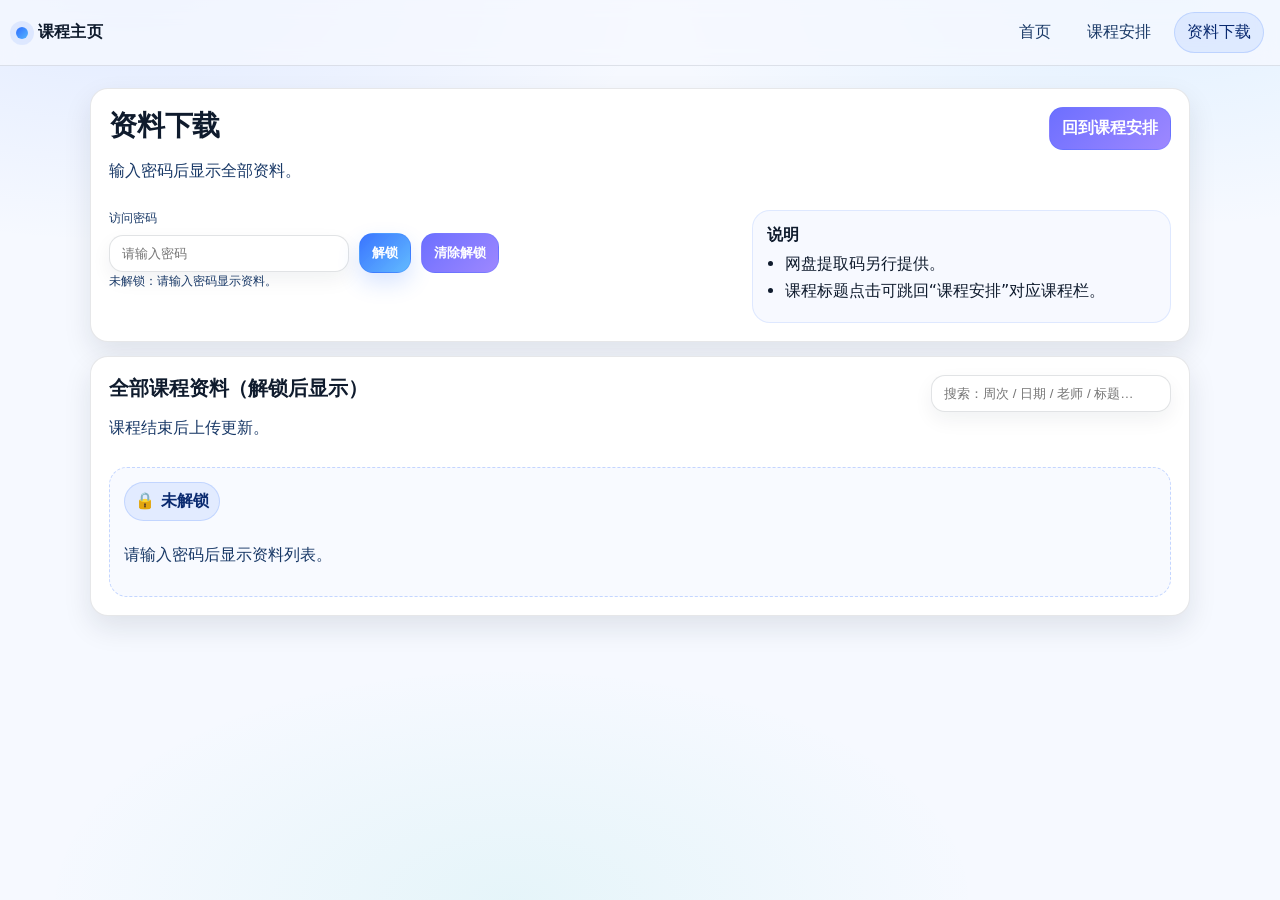
==== downloads.html @ 33cfb519 "update feature" ====
<!doctype html>
<html lang="zh-CN">
<head>
  <meta charset="utf-8" />
  <meta name="viewport" content="width=device-width, initial-scale=1" />
  <title>资料下载｜GitHub Pages</title>
  <link rel="stylesheet" href="assets/css/styles.css" />
</head>
<body data-page="downloads" data-base="">
  <header class="topbar">
    <a class="brand" href="index.html">
      <span class="brand-dot"></span>
      <span id="brandTitle">课程主页</span>
    </a>

    <nav class="nav">
      <a class="nav-link" href="index.html">首页</a>
      <a class="nav-link" href="schedule.html">课程安排</a>
      <a class="nav-link is-active" href="downloads.html">资料下载</a>
    </nav>
  </header>

  <main class="container">
    <section class="card">
      <div class="section-head">
        <div>
          <h1>资料下载</h1>
          <p class="muted">
            输入密码后显示全部资料。
          </p>
        </div>
        <div class="toolbar">
          <a class="btn btn-ghost" href="schedule.html">回到课程安排</a>
        </div>
      </div>

      <div class="gate">
        <div class="gate-left">
          <label class="label" for="pwdInput">访问密码</label>
          <div class="row">
            <input id="pwdInput" class="input" type="password" placeholder="请输入密码" autocomplete="off" />
            <button id="pwdBtn" class="btn" type="button">解锁</button>
            <button id="pwdReset" class="btn btn-ghost" type="button">清除解锁</button>
          </div>
          <div id="pwdMsg" class="muted small"></div>
        </div>
        <div class="gate-right card-soft">
          <div class="mini-title">说明</div>
          <ul class="mini-list">
            <li>网盘提取码另行提供。</li>
            <li>课程标题点击可跳回“课程安排”对应课程栏。</li>
          </ul>
        </div>
      </div>
    </section>

    <section class="card">
      <div class="section-head">
        <div>
          <h2>全部课程资料（解锁后显示）</h2>
          <p class="muted">课程结束后上传更新。</p>
        </div>
        <div class="toolbar">
          <input id="searchDownload" class="input" placeholder="搜索：周次 / 日期 / 老师 / 标题…" />
        </div>
      </div>

      <div id="downloadsLocked" class="locked">
        <div class="locked-badge">🔒 未解锁</div>
        <p class="muted">请输入密码后显示资料列表。</p>
      </div>

      <div id="downloadsList" class="downloads-list is-hidden"></div>
    </section>

  </main>

  <script defer src="assets/js/data.js"></script>
  <script defer src="config.local.js"></script>
  <script defer src="assets/js/main.js"></script>
</body>
</html>
---- assets/css/styles.css ----
/* assets/css/styles.css */

:root{
  --bg: #f6f9ff;
  --card: #ffffff;
  --card2:#ffffff;
  --text:#0f1b2d;
  --muted:#193967;

  --line: rgba(15, 27, 45, .10);
  --soft: rgba(15, 27, 45, .05);
  --shadow: 0 12px 28px rgba(15, 27, 45, .10);

  --accent:#2f6dff;  
  --accent2:#55b5ff;   
  --mint:#22c1b5;     
  --warn:#ffb020;    
  --ok:#16a34a;

  --r: 18px;
}

*{ box-sizing:border-box; }
html,body{ height:100%; }
body{
  margin:0;
  font-family: ui-sans-serif, system-ui, -apple-system, Segoe UI, Roboto, "PingFang SC","Hiragino Sans GB","Microsoft YaHei", Arial, sans-serif;
  color: var(--text);
  background:
    radial-gradient(900px 420px at 10% 0%, rgba(47,109,255,.10), transparent 58%),
    radial-gradient(820px 380px at 90% 0%, rgba(85,181,255,.12), transparent 60%),
    radial-gradient(720px 360px at 40% 100%, rgba(34,193,181,.08), transparent 65%),
    var(--bg);
}

a{ color: inherit; text-decoration:none; }
a:hover{ text-decoration:none; }
code{
  background: rgba(47,109,255,.08);
  color: #12306a;
  padding: .12rem .4rem;
  border-radius: 10px;
  border: 1px solid rgba(47,109,255,.14);
}

.container{
  width: min(1100px, calc(100% - 32px));
  margin: 22px auto 70px;
}

.topbar{
  position: sticky;
  top: 0;
  z-index: 10;
  background: rgba(246,249,255,.75);
  backdrop-filter: blur(10px);
  border-bottom: 1px solid var(--line);
  display:flex;
  align-items:center;
  justify-content:space-between;
  padding: 12px 16px;
}

.brand{
  display:flex; gap:10px; align-items:center;
  font-weight: 900;
  letter-spacing:.2px;
}
.brand-dot{
  width: 12px; height: 12px;
  border-radius: 999px;
  background: linear-gradient(135deg, var(--accent), var(--accent2));
  box-shadow: 0 0 0 6px rgba(47,109,255,.10);
}

.nav{ display:flex; gap:10px; flex-wrap:wrap; }
.nav-link{
  padding: 9px 12px;
  border-radius: 999px;
  color: var(--muted);
  border: 1px solid transparent;
  transition: all .18s ease;
}
.nav-link:hover{
  color: var(--text);
  background: rgba(47,109,255,.06);
  border-color: rgba(47,109,255,.14);
}
.nav-link.is-active{
  color: #0a2a70;
  background: rgba(47,109,255,.10);
  border-color: rgba(47,109,255,.18);
}

.card{
  background: var(--card);
  border: 1px solid var(--line);
  border-radius: var(--r);
  box-shadow: var(--shadow);
  padding: 18px;
  margin: 14px 0;
}

.card-soft{
  background: rgba(47,109,255,.04);
  border: 1px solid rgba(47,109,255,.12);
  border-radius: var(--r);
  padding: 14px;
}

.hr{
  height:1px;
  background: var(--line);
  margin: 14px 0;
}

h1,h2,h3{ margin: 0 0 10px; }
h1{ font-size: 28px; letter-spacing: -.2px; }
h2{ font-size: 20px; letter-spacing: -.1px; }
h3{ font-size: 16px; }
.muted{ color: var(--muted); }
.small{ font-size: 12px; }

.kicker{
  color: #0a2a70;
  font-weight: 900;
  letter-spacing:.12em;
  text-transform: uppercase;
  font-size: 12px;
  margin-bottom: 8px;
}

.hero{
  display:grid;
  grid-template-columns: 1.1fr .9fr;
  gap: 18px;
  align-items: start;
}
@media (max-width: 900px){
  .hero{ grid-template-columns: 1fr; }
}

.hero-actions{ display:flex; gap:10px; flex-wrap:wrap; margin-top: 12px; }

.chips{ display:flex; flex-wrap:wrap; gap:10px; margin: 14px 0; }
.chip{
  display:flex; gap:8px; align-items:center;
  padding: 8px 10px;
  border-radius: 999px;
  background: rgba(15,27,45,.03);
  border: 1px solid rgba(15,27,45,.08);
}
.chip-k{ color: var(--muted); font-size: 12px; }
.chip-v{ font-weight: 800; font-size: 12px; color:#000000; }

.btn{
  display:inline-flex; align-items:center; justify-content:center;
  padding: 10px 12px;
  border-radius: 14px;
  border: 1px solid rgba(47,109,255,.22);
  background: linear-gradient(135deg, rgba(47,109,255,.95), rgba(85,181,255,.92));
  color: #ffffff;
  font-weight: 900;
  cursor:pointer;
  transition: transform .12s ease, box-shadow .18s ease, filter .18s ease;
  box-shadow: 0 10px 22px rgba(47,109,255,.18);
}
.btn:hover{ transform: translateY(-1px); filter: brightness(1.02); }
.btn:active{ transform: translateY(0); }

.btn-ghost{
  background: linear-gradient(135deg, rgba(47, 50, 255, 0.7), rgba(116, 85, 255, 0.7));
  color: #ffffff;
  border: 1px solid rgba(47,109,255,.16);
  box-shadow: none;
}
.btn-ghost:hover{
  background: rgba(47,109,255,.10);
}

.logos{ display:grid; grid-template-columns: 1fr 1fr; gap: 12px; margin-bottom: 8px; }
@media (max-width: 520px){ .logos{ grid-template-columns: 1fr; } }
.logo-box{
  border-radius: var(--r);
  border: 1px dashed rgba(47,109,255,.25);
  background: rgba(47,109,255,.03);
  padding: 12px;
  min-height: 180px;
  display:flex;
  flex-direction:column;
  gap:10px;
  place-items: center;
}
.logo-label{ color: var(--muted); font-size: 12px; }
.logo-img{ width: 100%; height: 120px; object-fit: contain; opacity:.9; }

.mini-title{ font-weight: 900; margin-bottom: 8px; }
.mini-list{ margin: 0; padding-left: 18px; }
.mini-list li{ margin: 6px 0; }
.mini a{
  color: #0a2a70;
  text-decoration: underline;
  text-decoration-color: rgba(47,109,255,.25);
}

.grid-2{
  display:grid;
  grid-template-columns: 1fr 1fr;
  gap: 14px;
}
@media (max-width: 900px){
  .grid-2{ grid-template-columns: 1fr; }
}

.bullets{ margin: 0; padding-left: 18px; }
.bullets li{ margin: 8px 0; }

.teacher-grid{
  display:grid;
  grid-template-columns: repeat(4, 1fr);
  gap: 12px;
  margin-top: 12px;
}
@media (max-width: 900px){ .teacher-grid{ grid-template-columns: repeat(2, 1fr); } }
@media (max-width: 520px){ .teacher-grid{ grid-template-columns: 1fr; } }

.teacher-card{
  display:flex; gap: 10px; align-items:center;
  padding: 12px;
  border-radius: 16px;
  border: 1px solid rgba(15,27,45,.10);
  background: rgba(255,255,255,.90);
  transition: transform .12s ease, background .18s ease, border-color .18s ease, box-shadow .18s ease;
}
.teacher-card:hover{
  transform: translateY(-2px);
  border-color: rgba(47,109,255,.22);
  box-shadow: 0 12px 24px rgba(15,27,45,.10);
}
.avatar{
  width: 45px; height: 45px;
  border-radius: 12px;
  background: rgba(47,109,255,.06);
  border: 1px solid rgba(47,109,255,.16);
  /* overflow:hidden;
  display: grid;
  place-items: center; */
}
.avatar img{
  width: 100%;
  height: 100%;
  border-radius: 12px;
  object-fit: cover;        
  object-position: 50% 20%; 
  transform: scale(1.08);  
  transform-origin: center;
  display: block;
}
.teacher-name{ font-weight: 900; color:#0f1b2d; }

.section-head{
  display:flex;
  justify-content:space-between;
  align-items:flex-start;
  gap: 14px;
  flex-wrap:wrap;
}
.toolbar{ display:flex; gap:10px; align-items:center; flex-wrap:wrap; }
.input{
  padding: 10px 12px;
  border-radius: 14px;
  border: 1px solid rgba(15,27,45,.12);
  background: #ffffff;
  color: var(--text);
  outline: none;
  min-width: 240px;
  box-shadow: 0 8px 20px rgba(15,27,45,.06);
}
.input:focus{
  border-color: rgba(47,109,255,.35);
  box-shadow: 0 0 0 4px rgba(47,109,255,.12), 0 10px 22px rgba(15,27,45,.08);
}
.label{ display:block; margin-bottom: 6px; color: var(--muted); font-size: 12px; }

.badge{
  display:inline-flex;
  padding: 6px 10px;
  border-radius: 999px;
  background: rgba(47,109,255,.10);
  border: 1px solid rgba(47,109,255,.18);
  font-size: 12px;
  color: #0a2a70;
  font-weight: 900;
}

.lesson-list{ display:flex; flex-direction:column; gap: 12px; margin-top: 12px; }
.lesson-card{
  display:flex;
  gap: 14px;
  justify-content:space-between;
  align-items:flex-start;
  border-radius: var(--r);
  border: 1px solid rgba(15,27,45,.10);
  background: #ffffff;
  padding: 14px;
  box-shadow: 0 10px 22px rgba(15,27,45,.06);
}
.lesson-card.is-highlight{
  border-color: rgba(34,193,181,.35);
  box-shadow: 0 0 0 6px rgba(34,193,181,.10), 0 12px 28px rgba(15,27,45,.10);
}
.lesson-left{ flex: 1 1 auto; }
.lesson-right{ flex: 0 0 auto; display:flex; flex-direction:column; gap: 10px; }

.lesson-title{ margin: 10px 0 6px; }
.mini-bullets{ margin: 10px 0 0; padding-left: 18px; color: var(--muted); }
.mini-bullets li{ margin: 6px 0; }

.hint{
  display:flex; gap: 12px; align-items:center;
  color: var(--muted); font-size: 12px;
}
.dot{ width:10px; height:10px; border-radius: 999px; display:inline-block; margin-right:6px; }
.dot-course{ background: var(--mint); }
.dot-wed{ background: var(--warn); }

.calendar-wrap{
  display:grid;
  grid-template-columns: repeat(2, 1fr);
  gap: 14px;
  margin-top: 12px;
}
@media (max-width: 900px){ .calendar-wrap{ grid-template-columns: 1fr; } }

.cal-month-wrap{
  border-radius: var(--r);
  border: 1px solid rgba(15,27,45,.10);
  background: #ffffff;
  overflow:hidden;
  box-shadow: 0 10px 22px rgba(15,27,45,.06);
}
.cal-head{
  padding: 12px;
  border-bottom: 1px solid rgba(15,27,45,.08);
  background: rgba(47,109,255,.04);
}
.cal-month{ font-weight: 900; margin-bottom: 10px; color:#0a2a70; }
.cal-weekdays{
  display:grid;
  grid-template-columns: repeat(7, 1fr);
  gap: 6px;
  color: var(--muted);
  font-size: 12px;
}
.cal-wd{ text-align:center; padding: 6px 0; }

.cal-grid{
  display:grid;
  grid-template-columns: repeat(7, 1fr);
  gap: 6px;
  padding: 12px;
}

.cal-cell{
  border-radius: 14px;
  border: 1px solid rgba(15,27,45,.08);
  background: rgba(15,27,45,.02);
  min-height: 62px;
  overflow:hidden;
}
.cal-cell.is-empty{
  background: transparent;
  border-color: transparent;
}
.cal-cell.is-wed{
  border-color: rgba(255,176,32,.28);
}
.cal-cell.is-course{
  border-color: rgba(34,193,181,.30);
  background: rgba(34,193,181,.08);
}

.cal-link{
  width:100%; height:100%;
  display:flex;
  flex-direction:column;
  justify-content:space-between;
  padding: 10px;
}
.cal-link.is-disabled{ opacity: .65; }
.cal-day{ font-weight: 900; color:#0f1b2d; }
.cal-tag{
  font-size: 11px;
  padding: 4px 8px;
  border-radius: 999px;
  background: rgba(47,109,255,.08);
  border: 1px solid rgba(47,109,255,.14);
  width: fit-content;
  color: #0a2a70;
}
.cal-tag-muted{
  background: rgba(255,176,32,.10);
  border-color: rgba(255,176,32,.20);
  color: #9a5a00;
}

.teacher-profile{
  display:grid;
  grid-template-columns: 220px 1fr;
  gap: 14px;
  align-items:start;
}
@media (max-width: 900px){ .teacher-profile{ grid-template-columns: 1fr; } }

.teacher-photo{
  border-radius: var(--r);
  border: 1px solid rgba(15,27,45,.10);
  background: rgba(32, 95, 114, 0.02);
  overflow: hidden;
  box-shadow: 0 10px 22px rgba(15,27,45,.2);
}

.teacher-photo img{
  width: 100%;
  height: 200px;
  object-fit: contain;
  object-position: center;
  display: block;
  background: linear-gradient(135deg, rgba(47,109,255,.06), rgba(85,181,255,.04));
}

.teacher-h1{ margin: 10px 0 6px; }
.teacher-bio{ margin: 10px 0 0; color: var(--muted); line-height: 1.7; }

.row{ display:flex; gap:10px; align-items:center; flex-wrap:wrap; }
.row-gap{ margin-top: 12px; }

.gate{
  display:grid;
  grid-template-columns: 1.2fr .8fr;
  gap: 14px;
  margin-top: 12px;
}
@media (max-width: 900px){ .gate{ grid-template-columns: 1fr; } }

.locked{
  margin-top: 12px;
  padding: 14px;
  border-radius: var(--r);
  border: 1px dashed rgba(47,109,255,.26);
  background: rgba(47,109,255,.03);
}
.locked-badge{
  display:inline-flex;
  padding: 8px 10px;
  border-radius: 999px;
  background: rgba(47,109,255,.10);
  border: 1px solid rgba(47,109,255,.18);
  color:#0a2a70;
  font-weight: 900;
  margin-bottom: 8px;
}

.downloads-list{ margin-top: 12px; display:flex; flex-direction:column; gap: 12px; }
.is-hidden{ display:none !important; }

.dl-block{
  border-radius: var(--r);
  border: 1px solid rgba(15,27,45,.10);
  background: #ffffff;
  overflow:hidden;
  box-shadow: 0 10px 22px rgba(15,27,45,.06);
}
.dl-block.is-highlight{
  box-shadow: 0 0 0 6px rgba(47,109,255,.12), 0 12px 28px rgba(15,27,45,.10);
}
.dl-summary{
  list-style: none;
  cursor: pointer;
  padding: 12px 14px;
  display:flex;
  align-items:center;
  justify-content:space-between;
  gap: 12px;
}
.dl-summary::-webkit-details-marker{ display:none; }
.dl-title{
  display:flex;
  gap: 10px;
  align-items:center;
  flex-wrap:wrap;
}
.dl-main{ font-weight: 900; }
.dl-back{
  color:#0a2a70;
  text-decoration: underline;
  text-decoration-color: rgba(47,109,255,.25);
}
.dl-meta{ color: var(--muted); }

.dl-body{
  padding: 0 14px 14px;
  border-top: 1px solid rgba(15,27,45,.08);
}
.dl-list{ margin: 12px 0 0; padding-left: 18px; }
.dl-item{ margin: 10px 0; }
.dl-link{
  color: #0a2a70;
  font-weight: 900;
  text-decoration: underline;
  text-decoration-color: rgba(47,109,255,.25);
}

.teacher-lessons{
  display:flex;
  flex-direction:column;
  gap: 12px;
  margin-top: 12px;
}

.teacher-lesson-block{
  border-radius: var(--r);
  border: 1px solid rgba(15,27,45,.10);
  background: #ffffff;
  padding: 14px;
  box-shadow: 0 10px 22px rgba(15,27,45,.06);
}

.teacher-lesson-block.is-highlight{
  border-color: rgba(34,193,181,.35);
  box-shadow: 0 0 0 6px rgba(34,193,181,.10), 0 12px 28px rgba(15,27,45,.10);
}

.teacher-lesson-head{
  display:flex;
  justify-content:space-between;
  align-items:flex-start;
  gap: 14px;
  flex-wrap:wrap;
}

.teacher-lesson-actions{
  display:flex;
  flex-direction:column;
  gap: 10px;
}

.gallery{
  display:grid;
  grid-template-columns: repeat(3, 1fr);
  gap: 10px;
  margin-top: 10px;
}
@media (max-width: 900px){
  .gallery{ grid-template-columns: repeat(2, 1fr); }
}
@media (max-width: 520px){
  .gallery{ grid-template-columns: 1fr; }
}

.gallery-item{
  border-radius: 16px;
  border: 1px solid rgba(15,27,45,.10);
  background: rgba(47,109,255,.03);
  overflow:hidden;
  display:block;
  min-height: 120px;
  box-shadow: 0 10px 20px rgba(15,27,45,.06);
}
.gallery-item img{
  width:100%;
  height: 100%;
  object-fit: cover;
  display:block;
  transition: transform .18s ease;
}
.gallery-item:hover img{
  transform: scale(1.03);
}

.gallery-empty{
  display:flex;
  gap: 12px;
  align-items:center;
  border-radius: var(--r);
  border: 1px dashed rgba(47,109,255,.26);
  background: rgba(47,109,255,.03);
  padding: 12px;
  margin-top: 10px;
}
.gallery-empty img{
  width: 88px;
  height: 60px;
  object-fit: contain;
  opacity: .95;
}

.footer{
  margin-top: 20px;
  padding: 14px 4px;
  color: var(--muted);
  text-align:center;
}


.hero.hero-banner{
  position: relative;
  overflow: hidden;
  isolation: isolate;
  background: transparent !important;
}

.hero-banner-img{
  position: absolute;
  inset: 0;
  width: 100%;
  height: 100%;
  object-fit: cover;
  object-position: center;
  transform: scale(1.03);
  z-index: 0;
  filter: saturate(1.05) contrast(1.02);
}

.hero-banner-mask{
  position: absolute;
  inset: 0;
  z-index: 1;
  background:
    radial-gradient(900px 420px at 12% 10%,
      rgba(47,109,255,.14),
      transparent 60%),
    linear-gradient(135deg,
      rgba(255,255,255, var(--mask-b, .85)) 0%,
      rgba(255,255,255, var(--mask-a, .45)) 45%,
      rgba(255,255,255, var(--mask-b, .85)) 100%);
}

.hero.hero-banner > .hero-left,
.hero.hero-banner > .hero-right,
.hero.hero-banner > .hero-flag{
  position: relative;
  z-index: 2;
}

.hero.hero-banner .logo-box,
.hero.hero-banner .mini.card-soft{
  background: rgba(255, 255, 255, 0.8);
  border-color: rgba(15,27,45,.12);
}
.hero{
  align-items: center;
}



.scroll-panel{
  height: 400px;                
  overflow: auto;             
  padding: 12px;
  border-radius: 14px;
  border: 1px solid rgba(15,27,45,.10);
  background: rgba(47,109,255,.03);
  scrollbar-gutter: stable;      
}

.research-block + .research-block{
  margin-top: 12px;
  padding-top: 12px;
  border-top: 1px dashed rgba(15,27,45,.12);
}
.research-title{
  font-weight: 900;
  color: #0a2a70;
  margin-bottom: 6px;
}
.research-list{
  margin: 0;
  padding-left: 18px;
  color: var(--muted);
}
.research-list li{
  margin: 6px 0;
}

.scroll-panel::-webkit-scrollbar{ width: 10px; }
.scroll-panel::-webkit-scrollbar-thumb{
  background: rgba(47,109,255,.22);
  border-radius: 999px;
  border: 3px solid rgba(255,255,255,.55);
}
.scroll-panel::-webkit-scrollbar-track{
  background: transparent;
}

.hero-flag{
  grid-column: 1 / -1;     
  display: flex;
  justify-content: justify-content; 
  align-items: center;
  margin-top: -4px;
  margin-bottom: 10px;
}

.hero-flag-img{
  height: 100px;           
  width: auto;
  max-width: 100%;
  object-fit: contain;
  display: block;

  background: rgba(255,255,255,.75);
  border: 1px solid rgba(15,27,45,.10);
  border-radius: 1px;
  padding: 6px 10px;
  box-shadow: 0 10px 22px rgba(15,27,45,.10);
}

@media (max-width: 520px){
  .hero-flag-img{ height: 36px; padding: 6px 10px; }
}

/* ===== ICT 管理员视图 ===== */

.ict-view {
  display: flex;
  flex-direction: column;
  gap: 20px;
  padding: 4px 0;
}

.ict-section-head { margin-bottom: 4px; }

.ict-heading {
  font-size: 17px;
  font-weight: 900;
  color: #0a2a70;
  margin: 0 0 14px;
  display: flex;
  align-items: baseline;
  gap: 8px;
}

.ict-block {
  padding: 18px 20px;
  border-radius: var(--r);
  border: 1px solid var(--line);
  background: #fff;
  box-shadow: var(--shadow);
}

/* ---- 时间轴 ---- */

.ict-timeline {
  position: relative;
  padding-left: 26px;
  display: flex;
  flex-direction: column;
}

.ict-timeline::before {
  content: "";
  position: absolute;
  left: 7px;
  top: 0;
  bottom: 0;
  width: 2px;
  background: rgba(47,109,255,.18);
  border-radius: 2px;
}

.ict-timeline-item {
  position: relative;
  padding-bottom: 20px;
}

.ict-timeline-item:last-child { padding-bottom: 0; }

.ict-timeline-dot {
  position: absolute;
  left: -22px;
  top: 5px;
  width: 12px;
  height: 12px;
  border-radius: 50%;
  background: var(--accent);
  border: 2px solid #fff;
  box-shadow: 0 0 0 3px rgba(47,109,255,.22);
}

.ict-timeline-content { display: flex; flex-direction: column; gap: 3px; }

.ict-timeline-date {
  font-size: 12px;
  color: var(--muted);
  font-weight: 600;
}

.ict-timeline-title {
  font-weight: 900;
  color: #0f1b2d;
  font-size: 14px;
}

.ict-timeline-body {
  color: var(--muted);
  font-size: 13px;
  line-height: 1.65;
  margin-top: 2px;
  white-space: pre-wrap;
}

/* ---- 教案表格 ---- */

.ict-table-wrap {
  overflow-x: auto;
  border-radius: 10px;
  border: 1px solid var(--line);
}

.ict-table {
  width: 100%;
  border-collapse: collapse;
  font-size: 13px;
}

.ict-table thead th {
  background: rgba(47,109,255,.06);
  color: #0a2a70;
  font-weight: 900;
  padding: 10px 12px;
  text-align: left;
  border-bottom: 1px solid rgba(47,109,255,.14);
  white-space: nowrap;
}

.ict-table tbody tr:hover { background: rgba(47,109,255,.03); }

.ict-plan-row td {
  padding: 10px 12px;
  border-bottom: 1px solid rgba(15,27,45,.06);
  vertical-align: middle;
}

.ict-plan-row:last-child td { border-bottom: none; }

.ict-plan-week { font-weight: 900; color: #0a2a70; white-space: nowrap; }
.ict-plan-date { color: var(--muted); white-space: nowrap; font-size: 12px; }
.ict-plan-title { font-weight: 600; }
.ict-plan-teacher { color: var(--muted); white-space: nowrap; }

.ict-plan-link {
  display: inline-flex;
  align-items: center;
  padding: 3px 10px;
  border-radius: 999px;
  background: rgba(22,163,74,.10);
  border: 1px solid rgba(22,163,74,.22);
  color: #15803d;
  font-weight: 900;
  font-size: 12px;
  text-decoration: none;
  transition: background .15s;
}
.ict-plan-link:hover { background: rgba(22,163,74,.18); }

.ict-plan-missing {
  display: inline-flex;
  align-items: center;
  padding: 3px 10px;
  border-radius: 999px;
  background: rgba(255,176,32,.10);
  border: 1px solid rgba(255,176,32,.28);
  color: #92510a;
  font-weight: 700;
  font-size: 12px;
}

.ict-pdf-link {
  display: inline-flex;
  align-items: center;
  gap: 5px;
  margin-top: 6px;
  padding: 4px 12px;
  border-radius: 999px;
  background: rgba(47,109,255,.08);
  border: 1px solid rgba(47,109,255,.22);
  color: var(--accent);
  font-weight: 700;
  font-size: 12px;
  text-decoration: none;
  transition: background .15s;
}
.ict-pdf-link:hover { background: rgba(47,109,255,.16); }

@media (max-width: 520px) {
  .ict-block { padding: 14px; }
  .ict-plan-date { display: none; }
}
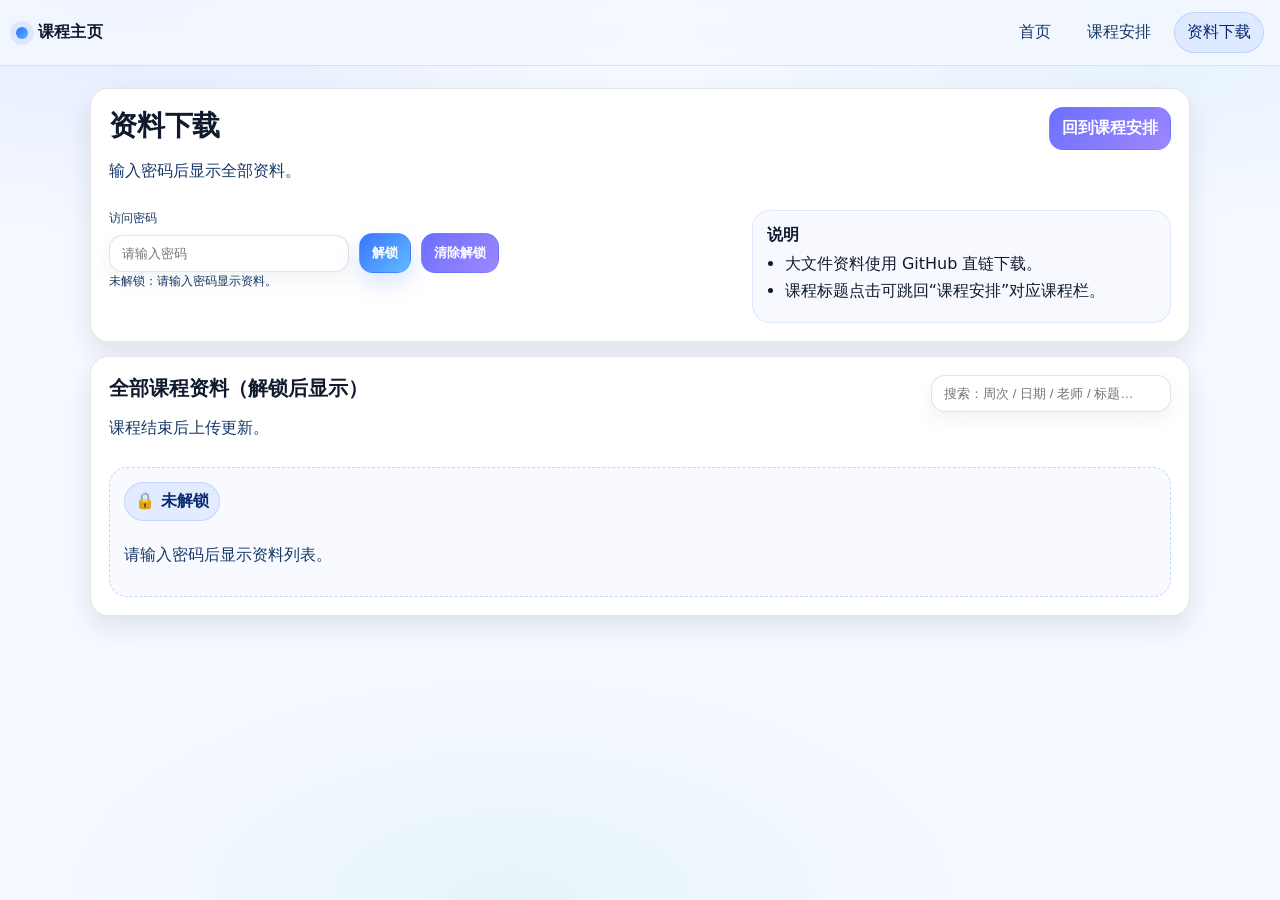
==== commit a687860e: "switch lesson downloads to github release assets" ====
--- a/downloads.html
+++ b/downloads.html
@@ -47,7 +47,7 @@
         <div class="gate-right card-soft">
           <div class="mini-title">说明</div>
           <ul class="mini-list">
-            <li>网盘提取码另行提供。</li>
+            <li>大文件资料使用 GitHub 直链下载。</li>
             <li>课程标题点击可跳回“课程安排”对应课程栏。</li>
           </ul>
         </div>
@@ -76,7 +76,10 @@
   </main>
 
   <script defer src="assets/js/data.js"></script>
+  <script defer src="assets/data/download-gate.js"></script>
+  <script defer src="assets/data/ict-meetings.js"></script>
+  <script defer src="assets/data/ict-lesson-plans.js"></script>
   <script defer src="config.local.js"></script>
   <script defer src="assets/js/main.js"></script>
 </body>
-</html>+</html>
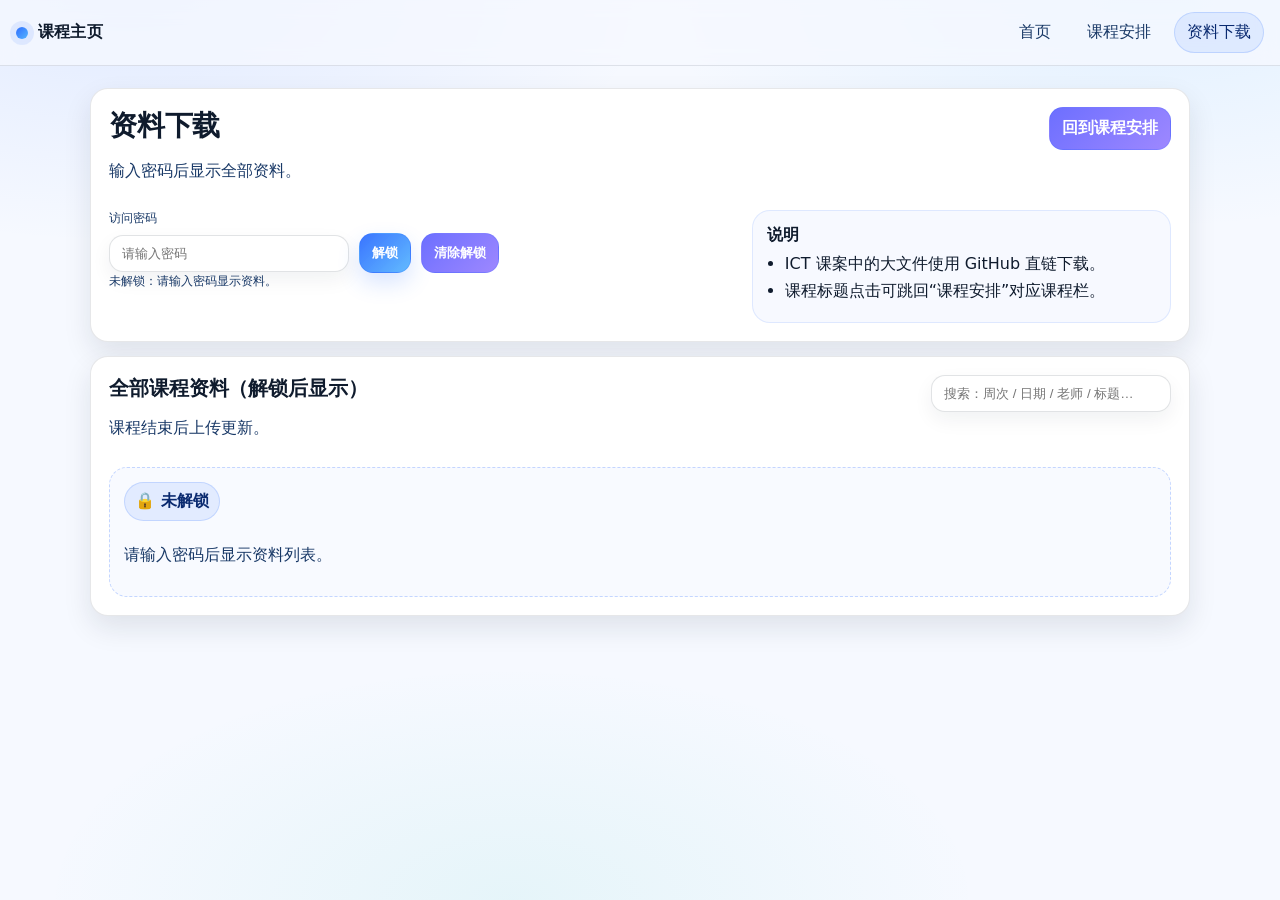
==== commit 05bc218e: "fix ict lesson plan download links" ====
--- a/downloads.html
+++ b/downloads.html
@@ -47,7 +47,7 @@
         <div class="gate-right card-soft">
           <div class="mini-title">说明</div>
           <ul class="mini-list">
-            <li>大文件资料使用 GitHub 直链下载。</li>
+            <li>ICT 课案中的大文件使用 GitHub 直链下载。</li>
             <li>课程标题点击可跳回“课程安排”对应课程栏。</li>
           </ul>
         </div>
